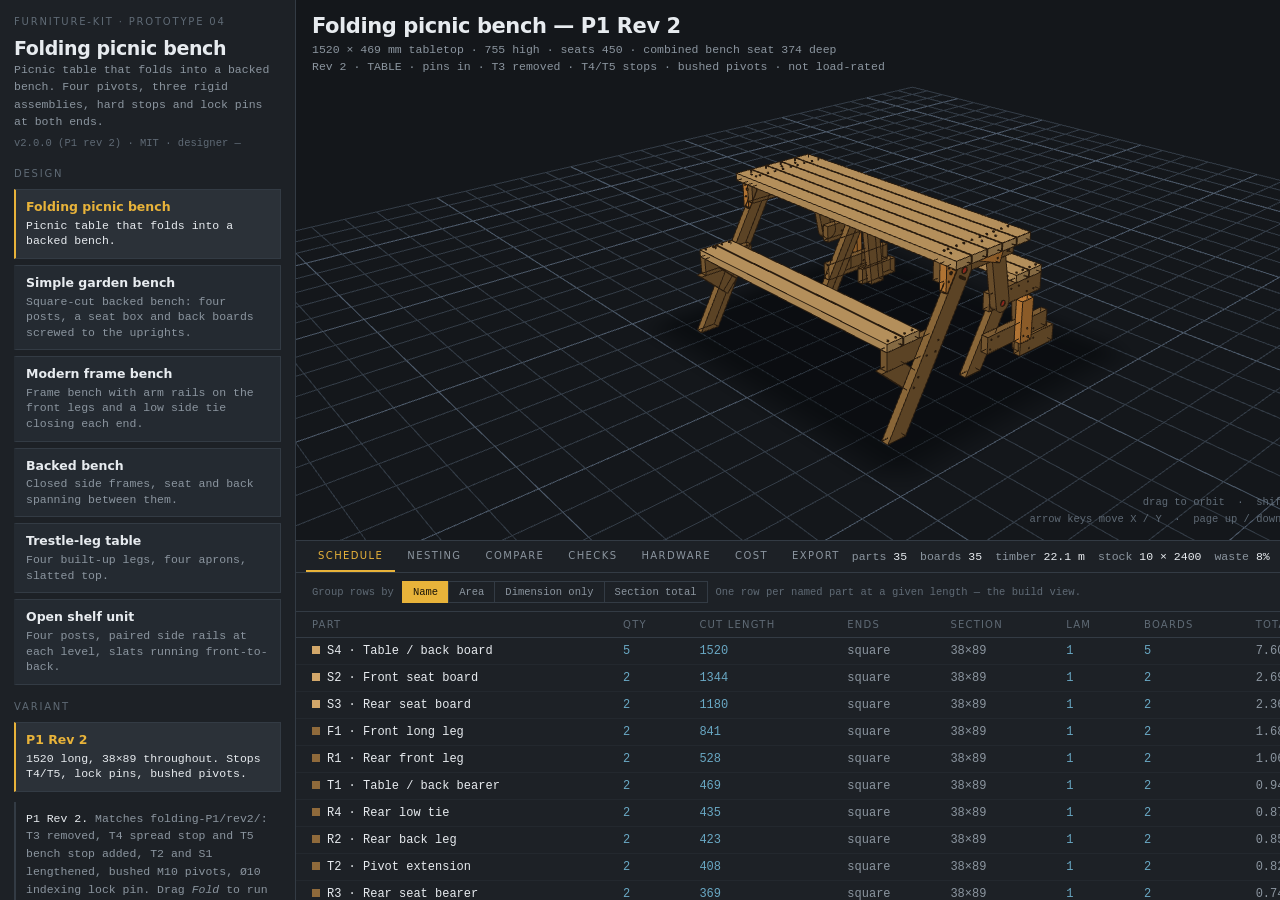
==== index.html @ 4591b5c7 "Make app mobile compatible; add root redirect for GitHub Pages Responsive phone layout (3D view pinn" ====
<!doctype html>
<html><head><meta charset="utf-8"><meta name="viewport" content="width=device-width, initial-scale=1">
<title>Furniture Kit — bench project</title>
<meta http-equiv="refresh" content="0; url=app/index.html">
<link rel="canonical" href="app/index.html"></head>
<body><a href="app/index.html">Open the bench project app</a></body></html>
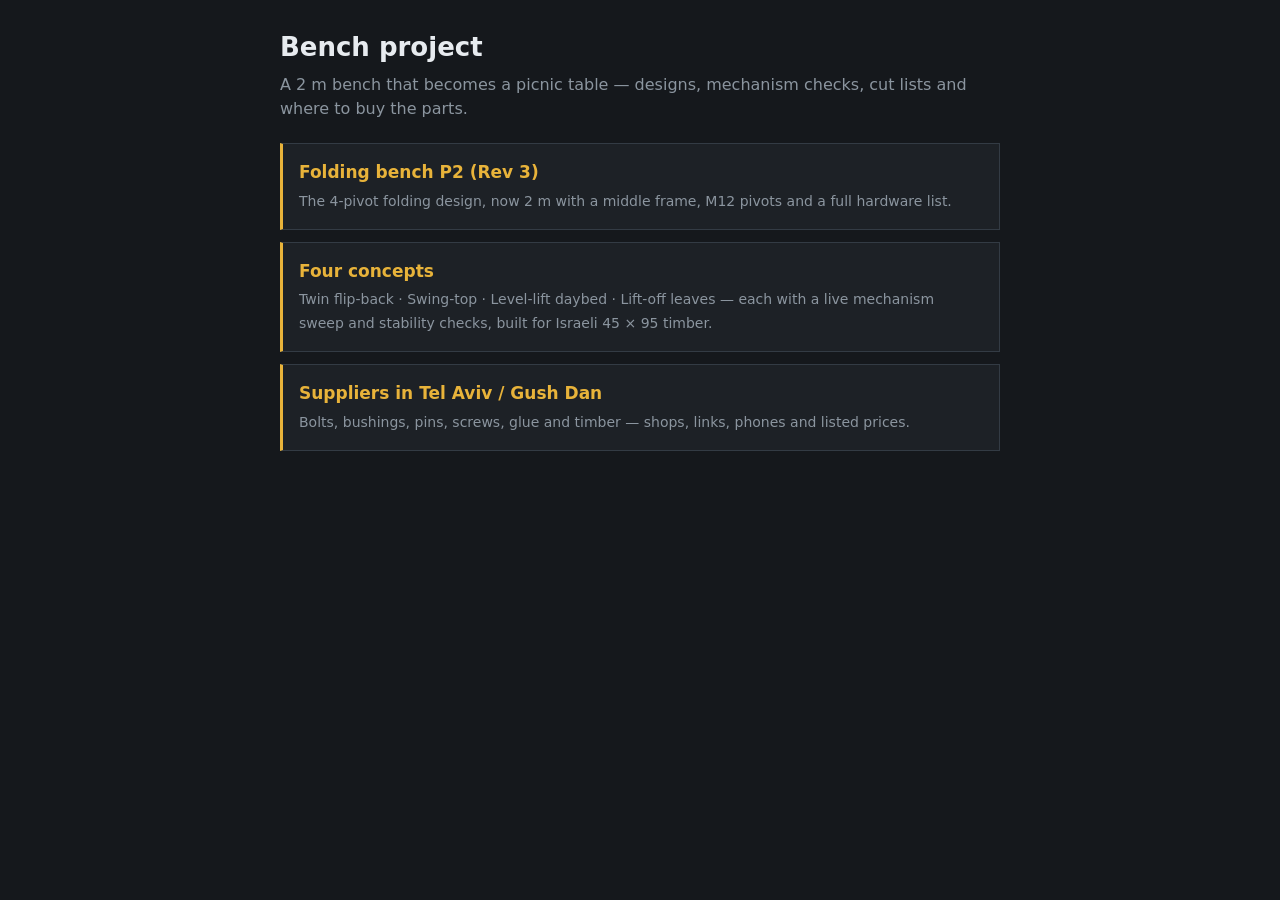
==== commit ec9e4e23: "Add four bench-to-table concepts, Tel Aviv supplier list, landing page - concepts.html: Twin flip-ba" ====
--- a/index.html
+++ b/index.html
@@ -1,6 +1,19 @@
 <!doctype html>
-<html><head><meta charset="utf-8"><meta name="viewport" content="width=device-width, initial-scale=1">
-<title>Furniture Kit — bench project</title>
-<meta http-equiv="refresh" content="0; url=app/index.html">
-<link rel="canonical" href="app/index.html"></head>
-<body><a href="app/index.html">Open the bench project app</a></body></html>
+<html lang="en"><head><meta charset="utf-8"><meta name="viewport" content="width=device-width, initial-scale=1">
+<title>Bench project</title>
+<style>
+  :root{--bg:#15181c;--panel:#1d2126;--rule:#333b44;--fg:#e7ebef;--dim:#8b959f;--acc:#e8b33a}
+  body{margin:0;background:var(--bg);color:var(--fg);font:16px/1.5 system-ui,-apple-system,sans-serif}
+  main{max-width:720px;margin:0 auto;padding:28px 16px 60px}
+  h1{font-size:26px;margin:0 0 6px} p{color:var(--dim);margin:0 0 22px}
+  a.card{display:block;background:var(--panel);border:1px solid var(--rule);border-left:3px solid var(--acc);
+         padding:16px 16px;margin-bottom:12px;color:var(--fg);text-decoration:none}
+  a.card b{display:block;font-size:17px;margin-bottom:3px;color:var(--acc)}
+  a.card span{color:var(--dim);font-size:14px}
+</style></head><body><main>
+<h1>Bench project</h1>
+<p>A 2 m bench that becomes a picnic table — designs, mechanism checks, cut lists and where to buy the parts.</p>
+<a class="card" href="app/index.html"><b>Folding bench P2 (Rev 3)</b><span>The 4-pivot folding design, now 2 m with a middle frame, M12 pivots and a full hardware list.</span></a>
+<a class="card" href="app/concepts.html"><b>Four concepts</b><span>Twin flip-back · Swing-top · Level-lift daybed · Lift-off leaves — each with a live mechanism sweep and stability checks, built for Israeli 45 × 95 timber.</span></a>
+<a class="card" href="app/suppliers.html"><b>Suppliers in Tel Aviv / Gush Dan</b><span>Bolts, bushings, pins, screws, glue and timber — shops, links, phones and listed prices.</span></a>
+</main></body></html>
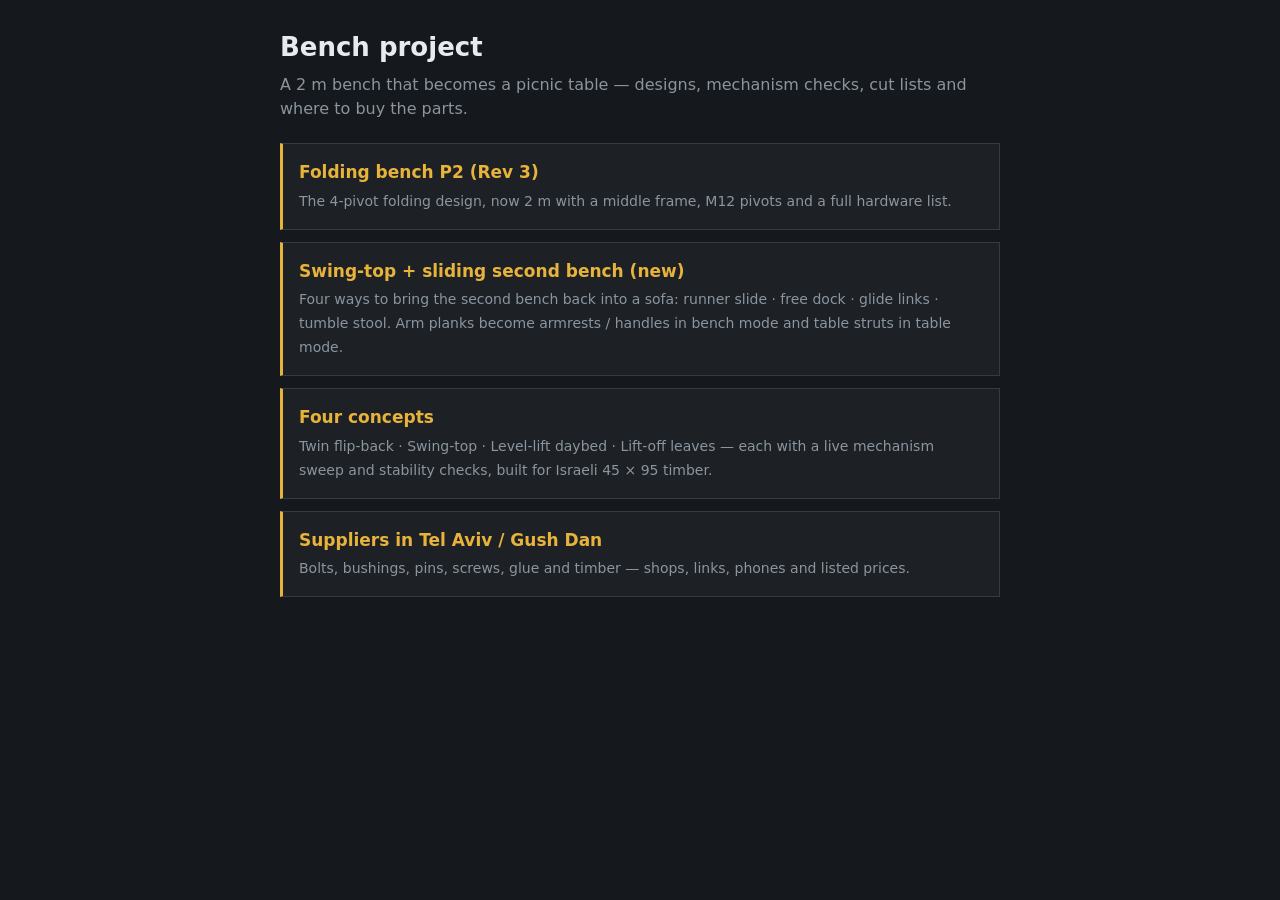
==== commit 434bcb87: "Add swing-top variants with a joining second bench and arm planks swing.html: S1 runner slide, S2 fr" ====
--- a/index.html
+++ b/index.html
@@ -14,6 +14,7 @@
 <h1>Bench project</h1>
 <p>A 2 m bench that becomes a picnic table — designs, mechanism checks, cut lists and where to buy the parts.</p>
 <a class="card" href="app/index.html"><b>Folding bench P2 (Rev 3)</b><span>The 4-pivot folding design, now 2 m with a middle frame, M12 pivots and a full hardware list.</span></a>
+<a class="card" href="app/swing.html"><b>Swing-top + sliding second bench (new)</b><span>Four ways to bring the second bench back into a sofa: runner slide · free dock · glide links · tumble stool. Arm planks become armrests / handles in bench mode and table struts in table mode.</span></a>
 <a class="card" href="app/concepts.html"><b>Four concepts</b><span>Twin flip-back · Swing-top · Level-lift daybed · Lift-off leaves — each with a live mechanism sweep and stability checks, built for Israeli 45 × 95 timber.</span></a>
 <a class="card" href="app/suppliers.html"><b>Suppliers in Tel Aviv / Gush Dan</b><span>Bolts, bushings, pins, screws, glue and timber — shops, links, phones and listed prices.</span></a>
 </main></body></html>
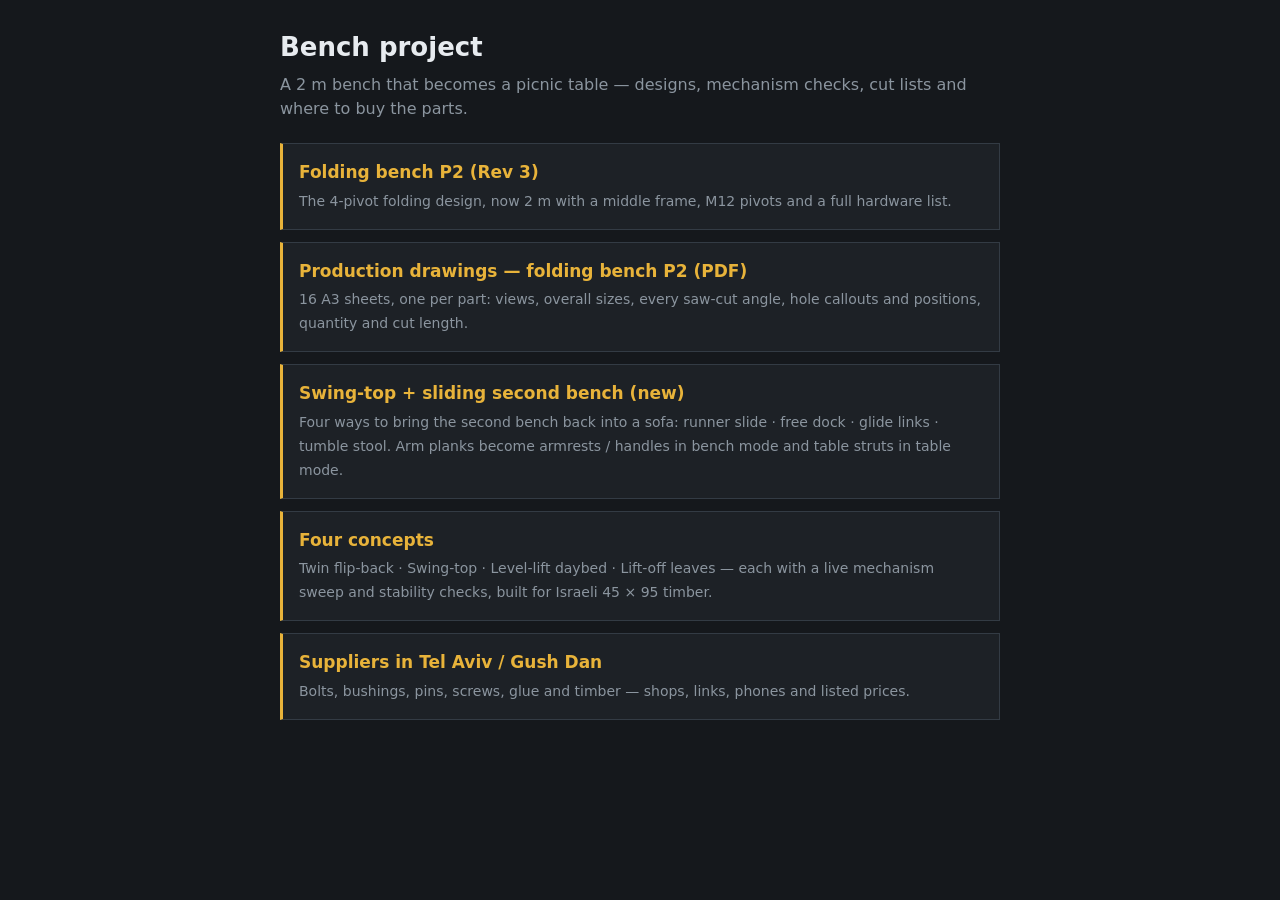
==== commit 709fae31: "Production part drawings via the engineering-drawing skill; cut lengths follow real member length - " ====
--- a/index.html
+++ b/index.html
@@ -14,6 +14,7 @@
 <h1>Bench project</h1>
 <p>A 2 m bench that becomes a picnic table — designs, mechanism checks, cut lists and where to buy the parts.</p>
 <a class="card" href="app/index.html"><b>Folding bench P2 (Rev 3)</b><span>The 4-pivot folding design, now 2 m with a middle frame, M12 pivots and a full hardware list.</span></a>
+<a class="card" href="app/bench-P2-part-drawings.pdf"><b>Production drawings — folding bench P2 (PDF)</b><span>16 A3 sheets, one per part: views, overall sizes, every saw-cut angle, hole callouts and positions, quantity and cut length.</span></a>
 <a class="card" href="app/swing.html"><b>Swing-top + sliding second bench (new)</b><span>Four ways to bring the second bench back into a sofa: runner slide · free dock · glide links · tumble stool. Arm planks become armrests / handles in bench mode and table struts in table mode.</span></a>
 <a class="card" href="app/concepts.html"><b>Four concepts</b><span>Twin flip-back · Swing-top · Level-lift daybed · Lift-off leaves — each with a live mechanism sweep and stability checks, built for Israeli 45 × 95 timber.</span></a>
 <a class="card" href="app/suppliers.html"><b>Suppliers in Tel Aviv / Gush Dan</b><span>Bolts, bushings, pins, screws, glue and timber — shops, links, phones and listed prices.</span></a>
